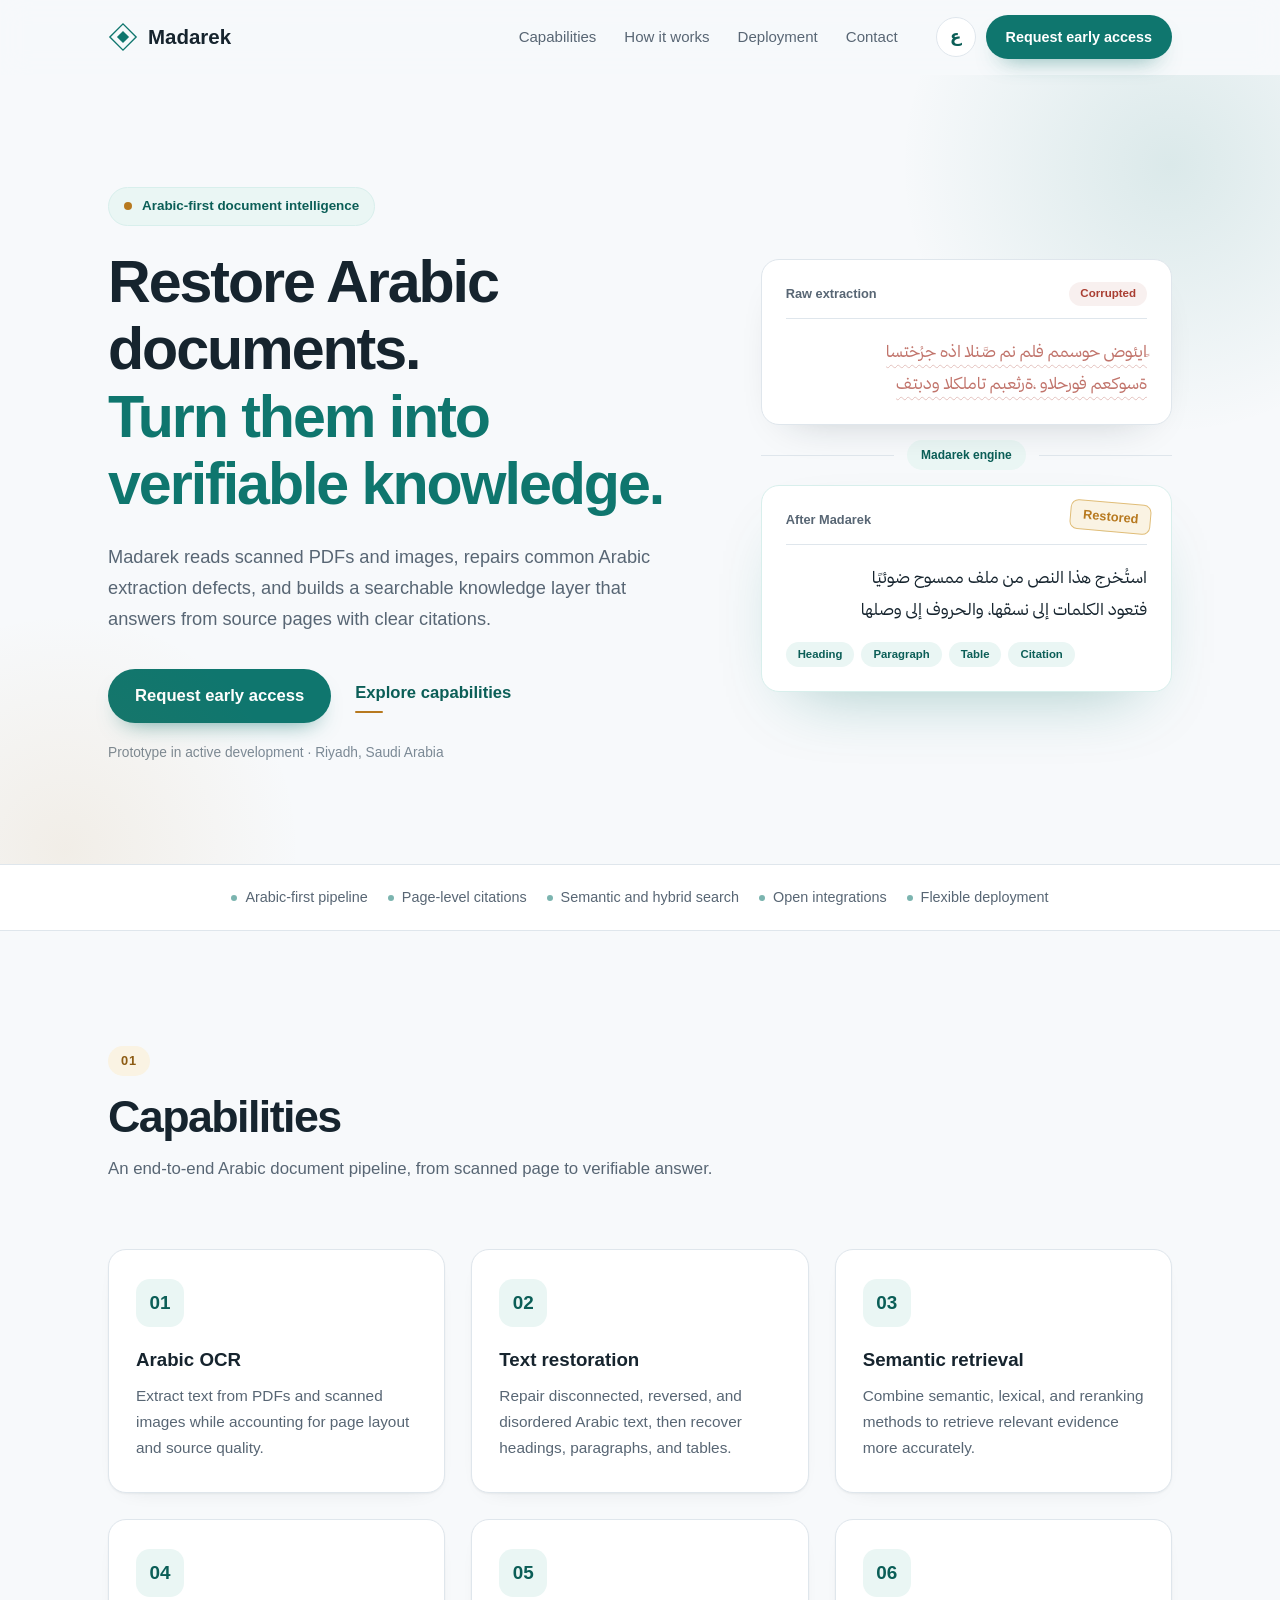
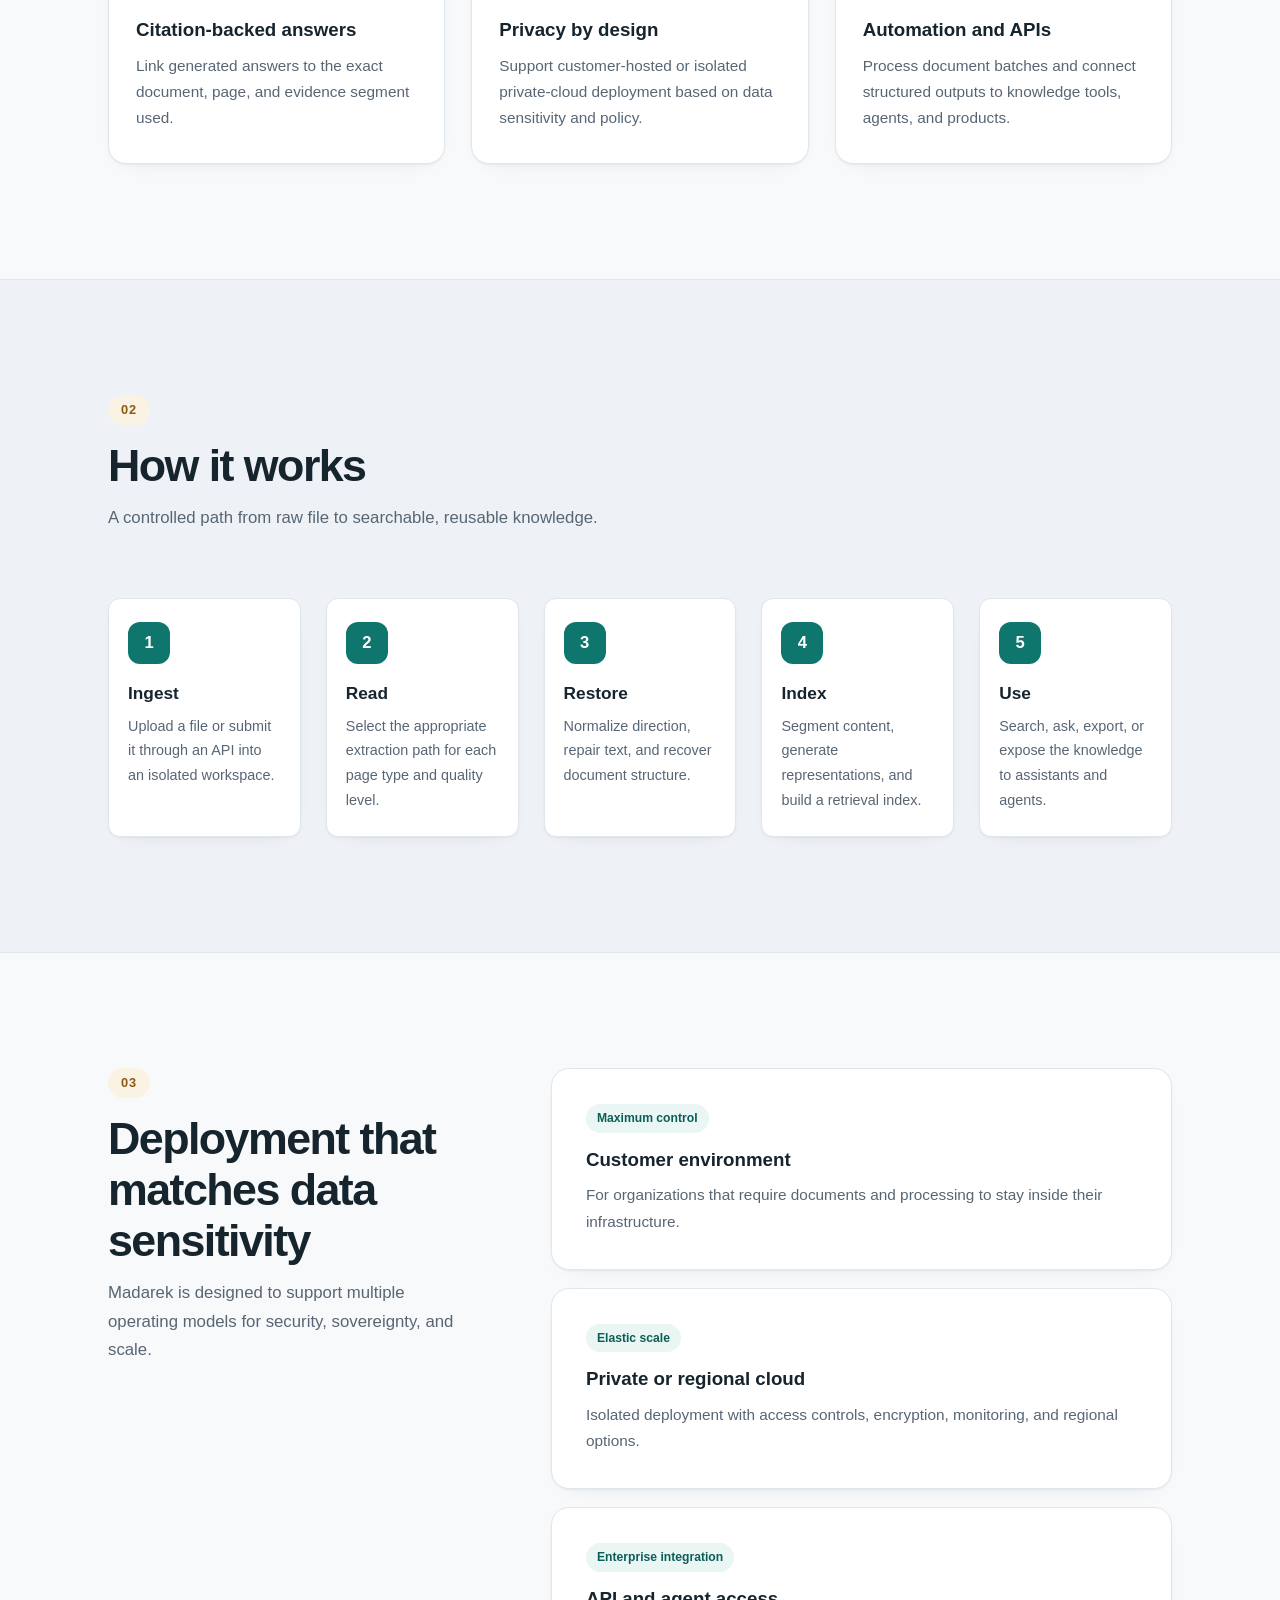
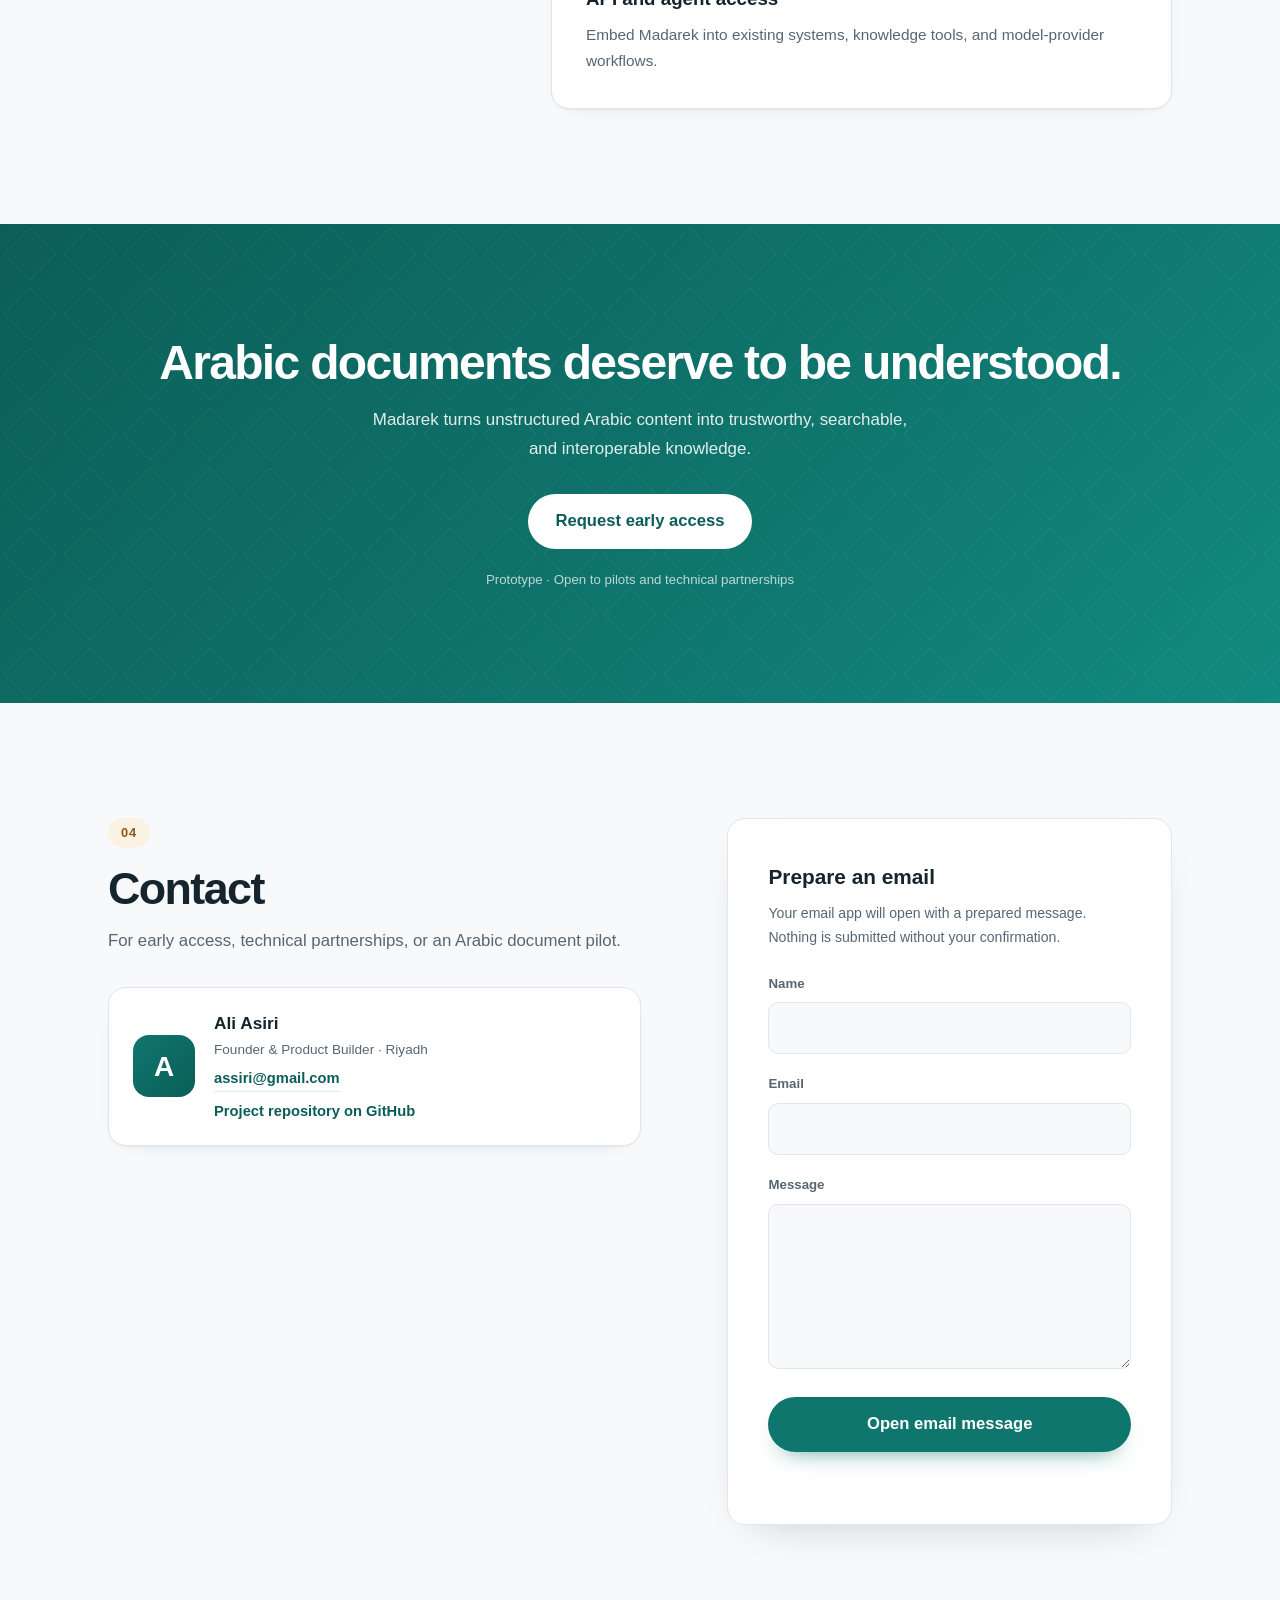
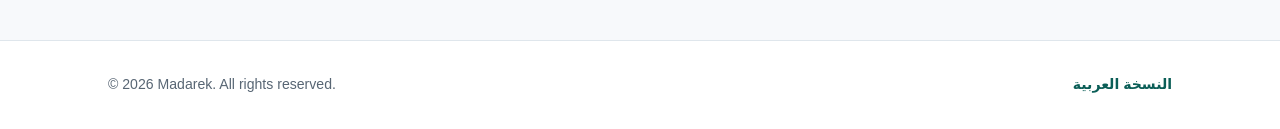
==== en/index.html @ 50fd0198 "إضافة نسخة إنجليزية لصفحة مدارك" ====
<!DOCTYPE html>
<html lang="en" dir="ltr">
<head>
    <meta charset="UTF-8">
    <meta name="viewport" content="width=device-width, initial-scale=1.0">
    <meta name="description" content="Madarek is an Arabic-first document intelligence platform for OCR, text restoration, semantic retrieval, and citation-backed answers with private and cloud deployment options.">
    <meta name="theme-color" content="#0f766e">
    <meta name="color-scheme" content="light">
    <meta name="robots" content="index, follow">

    <title>Madarek — Arabic-First Document Intelligence</title>
    <link rel="canonical" href="https://3ssiri.github.io/Madarek/en/">
    <link rel="alternate" hreflang="ar" href="https://3ssiri.github.io/Madarek/">
    <link rel="alternate" hreflang="en" href="https://3ssiri.github.io/Madarek/en/">
    <link rel="alternate" hreflang="x-default" href="https://3ssiri.github.io/Madarek/">

    <meta property="og:type" content="website">
    <meta property="og:locale" content="en_US">
    <meta property="og:site_name" content="Madarek">
    <meta property="og:url" content="https://3ssiri.github.io/Madarek/en/">
    <meta property="og:title" content="Madarek — Arabic-First Document Intelligence">
    <meta property="og:description" content="Turn scanned Arabic documents into structured, searchable knowledge with verifiable citations.">
    <meta name="twitter:card" content="summary">
    <meta name="twitter:title" content="Madarek — Arabic-First Document Intelligence">
    <meta name="twitter:description" content="OCR, text restoration, semantic retrieval, and citation-backed answers for Arabic documents.">

    <link rel="icon" href="data:image/svg+xml,%3Csvg xmlns='http://www.w3.org/2000/svg' viewBox='0 0 64 64'%3E%3Crect width='64' height='64' rx='14' fill='%230f766e'/%3E%3Cpath d='M32 13 51 32 32 51 13 32Z' fill='%23ffffff'/%3E%3Cpath d='M32 24 40 32 32 40 24 32Z' fill='%230f766e'/%3E%3C/svg%3E">
    <link rel="stylesheet" href="../style.css">
    <script>document.documentElement.classList.add('js');</script>
</head>
<body>
    <a class="skip-link" href="#main">Skip to content</a>

    <header class="site-header">
        <div class="container header-inner">
            <a href="#top" class="brand" aria-label="Madarek home">
                <svg class="brand-mark" viewBox="0 0 32 32" aria-hidden="true">
                    <path d="M16 2 30 16 16 30 2 16Z" fill="none" stroke="currentColor" stroke-width="1.5"/>
                    <path d="M16 9.5 22.5 16 16 22.5 9.5 16Z" fill="currentColor"/>
                </svg>
                <span class="brand-name">Madarek</span>
            </a>

            <nav class="site-nav" aria-label="Main navigation">
                <a href="#capabilities">Capabilities</a>
                <a href="#method">How it works</a>
                <a href="#deployment">Deployment</a>
                <a href="#contact">Contact</a>
            </nav>

            <div class="header-actions">
                <a class="language-link" href="../" lang="ar" dir="rtl" aria-label="عرض النسخة العربية">ع</a>
                <a href="#contact" class="btn btn-ink header-cta">Request early access</a>
            </div>
        </div>
    </header>

    <main id="main">
        <section id="top" class="hero">
            <div class="container hero-grid">
                <div class="hero-copy reveal">
                    <p class="kicker">Arabic-first document intelligence</p>
                    <h1 class="display">Restore Arabic documents.<br><em>Turn them into verifiable knowledge.</em></h1>
                    <p class="lede">
                        Madarek reads scanned PDFs and images, repairs common Arabic extraction defects,
                        and builds a searchable knowledge layer that answers from source pages with clear citations.
                    </p>
                    <div class="hero-actions">
                        <a href="#contact" class="btn btn-ink">Request early access</a>
                        <a href="#capabilities" class="btn-line">Explore capabilities</a>
                    </div>
                    <p class="hero-note">Prototype in active development · Riyadh, Saudi Arabia</p>
                </div>

                <figure class="specimen reveal" aria-labelledby="specimen-caption-en">
                    <figcaption id="specimen-caption-en" class="sr-only">Illustration of an Arabic document before and after processing</figcaption>
                    <div class="doc doc-before">
                        <div class="doc-bar"><span>Raw extraction</span><span class="doc-flag">Corrupted</span></div>
                        <p class="doc-text broken" dir="rtl" aria-hidden="true">ًايئوض حوسمم فلم نم صَّنلا اذه جرُختسا</p>
                        <p class="doc-text broken" dir="rtl" aria-hidden="true">ةسوكعم فورحلاو ،ةرثعبم تاملكلا ودبتف</p>
                    </div>
                    <div class="specimen-divider" aria-hidden="true">
                        <span class="divider-line"></span>
                        <span class="divider-label">Madarek engine</span>
                        <span class="divider-line"></span>
                    </div>
                    <div class="doc doc-after">
                        <span class="doc-stamp" aria-hidden="true">Restored</span>
                        <div class="doc-bar"><span>After Madarek</span><span class="doc-flag ok">Clean</span></div>
                        <p class="doc-text" dir="rtl">استُخرج هذا النص من ملف ممسوح ضوئيًا</p>
                        <p class="doc-text" dir="rtl">فتعود الكلمات إلى نسقها، والحروف إلى وصلها</p>
                        <div class="doc-tags"><span>Heading</span><span>Paragraph</span><span>Table</span><span>Citation</span></div>
                    </div>
                </figure>
            </div>
        </section>

        <div class="credo" aria-label="Core strengths">
            <div class="container credo-items">
                <span>Arabic-first pipeline</span>
                <span>Page-level citations</span>
                <span>Semantic and hybrid search</span>
                <span>Open integrations</span>
                <span>Flexible deployment</span>
            </div>
        </div>

        <section id="capabilities" class="section">
            <div class="container">
                <header class="section-head reveal">
                    <span class="section-no">01</span>
                    <h2 class="display">Capabilities</h2>
                    <p>An end-to-end Arabic document pipeline, from scanned page to verifiable answer.</p>
                </header>

                <div class="cap-grid">
                    <article class="cap reveal"><span class="cap-no">01</span><h3>Arabic OCR</h3><p>Extract text from PDFs and scanned images while accounting for page layout and source quality.</p></article>
                    <article class="cap reveal"><span class="cap-no">02</span><h3>Text restoration</h3><p>Repair disconnected, reversed, and disordered Arabic text, then recover headings, paragraphs, and tables.</p></article>
                    <article class="cap reveal"><span class="cap-no">03</span><h3>Semantic retrieval</h3><p>Combine semantic, lexical, and reranking methods to retrieve relevant evidence more accurately.</p></article>
                    <article class="cap reveal"><span class="cap-no">04</span><h3>Citation-backed answers</h3><p>Link generated answers to the exact document, page, and evidence segment used.</p></article>
                    <article class="cap reveal"><span class="cap-no">05</span><h3>Privacy by design</h3><p>Support customer-hosted or isolated private-cloud deployment based on data sensitivity and policy.</p></article>
                    <article class="cap reveal"><span class="cap-no">06</span><h3>Automation and APIs</h3><p>Process document batches and connect structured outputs to knowledge tools, agents, and products.</p></article>
                </div>
            </div>
        </section>

        <section id="method" class="section section-alt">
            <div class="container">
                <header class="section-head reveal">
                    <span class="section-no">02</span>
                    <h2 class="display">How it works</h2>
                    <p>A controlled path from raw file to searchable, reusable knowledge.</p>
                </header>
                <ol class="steps">
                    <li class="step reveal"><span class="step-no">1</span><h3>Ingest</h3><p>Upload a file or submit it through an API into an isolated workspace.</p></li>
                    <li class="step reveal"><span class="step-no">2</span><h3>Read</h3><p>Select the appropriate extraction path for each page type and quality level.</p></li>
                    <li class="step reveal"><span class="step-no">3</span><h3>Restore</h3><p>Normalize direction, repair text, and recover document structure.</p></li>
                    <li class="step reveal"><span class="step-no">4</span><h3>Index</h3><p>Segment content, generate representations, and build a retrieval index.</p></li>
                    <li class="step reveal"><span class="step-no">5</span><h3>Use</h3><p>Search, ask, export, or expose the knowledge to assistants and agents.</p></li>
                </ol>
            </div>
        </section>

        <section id="deployment" class="section">
            <div class="container deployment-grid">
                <header class="section-head reveal">
                    <span class="section-no">03</span>
                    <h2 class="display">Deployment that matches data sensitivity</h2>
                    <p>Madarek is designed to support multiple operating models for security, sovereignty, and scale.</p>
                </header>
                <div class="deployment-options">
                    <article class="deployment-card reveal"><span class="status-badge">Maximum control</span><h3>Customer environment</h3><p>For organizations that require documents and processing to stay inside their infrastructure.</p></article>
                    <article class="deployment-card reveal"><span class="status-badge">Elastic scale</span><h3>Private or regional cloud</h3><p>Isolated deployment with access controls, encryption, monitoring, and regional options.</p></article>
                    <article class="deployment-card reveal"><span class="status-badge">Enterprise integration</span><h3>API and agent access</h3><p>Embed Madarek into existing systems, knowledge tools, and model-provider workflows.</p></article>
                </div>
            </div>
        </section>

        <section class="cta-band" aria-labelledby="cta-title-en">
            <div class="container cta-inner reveal">
                <h2 id="cta-title-en" class="display">Arabic documents deserve to be understood.</h2>
                <p>Madarek turns unstructured Arabic content into trustworthy, searchable, and interoperable knowledge.</p>
                <a href="#contact" class="btn btn-paper">Request early access</a>
                <p class="cta-note">Prototype · Open to pilots and technical partnerships</p>
            </div>
        </section>

        <section id="contact" class="section">
            <div class="container contact-grid">
                <div class="contact-copy reveal">
                    <header class="section-head">
                        <span class="section-no">04</span>
                        <h2 class="display">Contact</h2>
                        <p>For early access, technical partnerships, or an Arabic document pilot.</p>
                    </header>
                    <div class="dev-card">
                        <span class="dev-monogram" aria-hidden="true">A</span>
                        <div class="dev-details">
                            <h3>Ali Asiri</h3>
                            <p>Founder & Product Builder · Riyadh</p>
                            <a href="mailto:assiri@gmail.com" class="dev-mail">assiri@gmail.com</a>
                            <a href="https://github.com/3ssiri/Madarek" class="dev-link" target="_blank" rel="noopener noreferrer">Project repository on GitHub</a>
                        </div>
                    </div>
                </div>

                <form id="contact-form" class="contact-form reveal" novalidate>
                    <h3>Prepare an email</h3>
                    <p class="form-intro">Your email app will open with a prepared message. Nothing is submitted without your confirmation.</p>
                    <div class="field"><label for="f-name">Name</label><input id="f-name" type="text" name="name" autocomplete="name" required maxlength="100"></div>
                    <div class="field"><label for="f-mail">Email</label><input id="f-mail" type="email" name="email" autocomplete="email" required maxlength="160"></div>
                    <div class="field"><label for="f-msg">Message</label><textarea id="f-msg" name="message" rows="5" required maxlength="2000"></textarea></div>
                    <button type="submit" class="btn btn-ink btn-block">Open email message</button>
                    <p id="form-status" class="form-status" role="status" aria-live="polite"></p>
                </form>
            </div>
        </section>
    </main>

    <footer class="site-footer">
        <div class="container footer-inner"><p>© 2026 Madarek. All rights reserved.</p><a href="../" lang="ar" dir="rtl">النسخة العربية</a></div>
    </footer>

    <script>
        (function () {
            var reduced = window.matchMedia('(prefers-reduced-motion: reduce)').matches;
            var items = document.querySelectorAll('.reveal');
            if (reduced || !('IntersectionObserver' in window)) {
                items.forEach(function (el) { el.classList.add('in-view'); });
                return;
            }
            var observer = new IntersectionObserver(function (entries) {
                entries.forEach(function (entry) {
                    if (entry.isIntersecting) {
                        entry.target.classList.add('in-view');
                        observer.unobserve(entry.target);
                    }
                });
            }, { threshold: 0.12 });
            items.forEach(function (el) { observer.observe(el); });
        })();

        (function () {
            var header = document.querySelector('.site-header');
            var onScroll = function () { header.classList.toggle('is-scrolled', window.scrollY > 8); };
            window.addEventListener('scroll', onScroll, { passive: true });
            onScroll();
        })();

        (function () {
            var form = document.getElementById('contact-form');
            var status = document.getElementById('form-status');
            form.addEventListener('submit', function (event) {
                event.preventDefault();
                status.textContent = '';
                if (!form.checkValidity()) {
                    form.reportValidity();
                    status.textContent = 'Complete the required fields using valid information.';
                    return;
                }
                var data = new FormData(form);
                var name = String(data.get('name') || '').trim();
                var email = String(data.get('email') || '').trim();
                var message = String(data.get('message') || '').trim();
                var subject = 'Madarek website inquiry — ' + name;
                var body = 'Name: ' + name + '\nEmail: ' + email + '\n\nMessage:\n' + message;
                status.textContent = 'Your email app will open. Review the message and send it from your account.';
                window.location.href = 'mailto:assiri@gmail.com?subject=' + encodeURIComponent(subject) + '&body=' + encodeURIComponent(body);
            });
        })();
    </script>
</body>
</html>
---- style.css ----
/* Madarek landing page — shared RTL/LTR design system */
@font-face {
    font-family: 'Thmanyah Sans';
    src: url('fonts/ThmanyahSans-Regular.woff2') format('woff2');
    font-weight: 400;
    font-style: normal;
    font-display: swap;
}
@font-face {
    font-family: 'Thmanyah Sans';
    src: url('fonts/ThmanyahSans-Medium.woff2') format('woff2');
    font-weight: 500;
    font-style: normal;
    font-display: swap;
}
@font-face {
    font-family: 'Thmanyah Sans';
    src: url('fonts/ThmanyahSans-Bold.woff2') format('woff2');
    font-weight: 700;
    font-style: normal;
    font-display: swap;
}
@font-face {
    font-family: 'Thmanyah Sans';
    src: url('fonts/ThmanyahSans-Black.woff2') format('woff2');
    font-weight: 900;
    font-style: normal;
    font-display: swap;
}

:root {
    --bg: #f7f9fb;
    --bg-soft: #eef2f6;
    --surface: #ffffff;
    --ink: #16242e;
    --ink-soft: #586674;
    --ink-faint: #7b8995;
    --line: #dfe6ec;
    --primary: #0f766e;
    --primary-700: #0b5e57;
    --primary-100: #d8efec;
    --primary-50: #eaf6f4;
    --accent: #b7791f;
    --accent-soft: #e0bd78;
    --accent-50: #faf3e3;
    --error: #a93e32;
    --font-ar: 'Thmanyah Sans', 'Segoe UI', Tahoma, system-ui, sans-serif;
    --font-en: Inter, 'Segoe UI', Arial, system-ui, sans-serif;
    --container: 1160px;
    --gutter: clamp(20px, 4vw, 48px);
    --section-pad: clamp(72px, 9vw, 120px);
    --radius: 18px;
    --radius-sm: 12px;
    --shadow-sm: 0 1px 2px rgba(22, 36, 46, 0.05), 0 8px 24px -20px rgba(22, 36, 46, 0.24);
    --shadow-md: 0 18px 45px -30px rgba(22, 36, 46, 0.32);
    --shadow-lg: 0 30px 70px -36px rgba(15, 118, 110, 0.42);
    --ease: cubic-bezier(0.22, 1, 0.36, 1);
}

*, *::before, *::after { box-sizing: border-box; margin: 0; padding: 0; }
html { scroll-behavior: smooth; scroll-padding-top: 100px; }
body {
    font-family: var(--font-ar);
    background: var(--bg);
    color: var(--ink);
    font-size: 1.04rem;
    line-height: 1.85;
    -webkit-font-smoothing: antialiased;
    text-rendering: optimizeLegibility;
}
html[lang="en"] body { font-family: var(--font-en); line-height: 1.7; }
::selection { background: var(--primary-100); color: var(--primary-700); }
a { color: inherit; text-decoration: none; }
svg { display: block; max-width: 100%; }
button, input, textarea { font: inherit; }
:focus-visible { outline: 3px solid rgba(15, 118, 110, 0.42); outline-offset: 3px; border-radius: 5px; }

.container { width: min(100%, var(--container)); margin-inline: auto; padding-inline: var(--gutter); }
.sr-only {
    position: absolute;
    width: 1px;
    height: 1px;
    padding: 0;
    margin: -1px;
    overflow: hidden;
    clip: rect(0, 0, 0, 0);
    white-space: nowrap;
    border: 0;
}
.skip-link {
    position: fixed;
    inset-block-start: -60px;
    inset-inline-start: 16px;
    z-index: 999;
    padding: 10px 18px;
    border-radius: 10px;
    background: var(--primary);
    color: #fff;
    transition: inset-block-start 0.2s var(--ease);
}
.skip-link:focus { inset-block-start: 12px; }

.display { font-family: var(--font-ar); font-weight: 900; line-height: 1.42; letter-spacing: -0.012em; }
html[lang="en"] .display { font-family: var(--font-en); line-height: 1.14; letter-spacing: -0.035em; }
h1.display { font-size: clamp(2.15rem, 4.8vw, 3.7rem); }
h1.display em { color: var(--primary); font-style: normal; }
.lede { max-width: 60ch; margin-block: 24px 34px; color: var(--ink-soft); font-size: clamp(1.04rem, 1.5vw, 1.14rem); }
.kicker {
    display: inline-flex;
    align-items: center;
    gap: 10px;
    margin-block-end: 22px;
    padding: 7px 15px;
    border: 1px solid var(--primary-100);
    border-radius: 999px;
    background: var(--primary-50);
    color: var(--primary-700);
    font-size: 0.84rem;
    font-weight: 700;
}
.kicker::before { content: ''; width: 8px; height: 8px; border-radius: 50%; background: var(--accent); }
.hero-note { margin-block-start: 18px; color: var(--ink-faint); font-size: 0.86rem; }

.btn {
    display: inline-flex;
    align-items: center;
    justify-content: center;
    min-height: 48px;
    padding: 12px 26px;
    border: 1px solid transparent;
    border-radius: 999px;
    font-weight: 700;
    cursor: pointer;
    transition: transform 0.2s var(--ease), box-shadow 0.25s var(--ease), background-color 0.25s var(--ease), color 0.25s var(--ease);
}
.btn-ink { background: var(--primary); color: #fff; box-shadow: 0 12px 24px -15px rgba(15, 118, 110, 0.8); }
.btn-ink:hover { background: var(--primary-700); transform: translateY(-2px); box-shadow: 0 18px 32px -18px rgba(15, 118, 110, 0.9); }
.btn-paper { background: #fff; color: var(--primary-700); }
.btn-paper:hover { background: var(--accent-50); color: #8c5b13; transform: translateY(-2px); }
.btn-block { width: 100%; }
.btn-line { position: relative; padding-block-end: 5px; color: var(--primary-700); font-weight: 700; }
.btn-line::after { content: ''; position: absolute; inset-inline-start: 0; inset-block-end: 0; width: 28px; height: 2px; border-radius: 2px; background: var(--accent); transition: width 0.3s var(--ease); }
.btn-line:hover::after { width: 100%; }

.site-header {
    position: sticky;
    inset-block-start: 0;
    z-index: 100;
    background: rgba(247, 249, 251, 0.9);
    border-block-end: 1px solid transparent;
    backdrop-filter: saturate(160%) blur(14px);
    -webkit-backdrop-filter: saturate(160%) blur(14px);
    transition: border-color 0.25s var(--ease), box-shadow 0.25s var(--ease);
}
.site-header.is-scrolled { border-block-end-color: var(--line); box-shadow: 0 10px 30px -24px rgba(22, 36, 46, 0.55); }
.header-inner { display: flex; align-items: center; gap: clamp(14px, 3vw, 38px); min-height: 74px; }
.brand { display: flex; align-items: center; gap: 10px; flex-shrink: 0; }
.brand-mark { width: 30px; height: 30px; color: var(--primary); }
.brand-name { font-family: var(--font-ar); font-size: 1.5rem; font-weight: 700; line-height: 1; }
html[lang="en"] .brand-name { font-family: var(--font-en); font-size: 1.28rem; font-weight: 800; }
.site-nav { display: flex; align-items: center; gap: clamp(14px, 2.2vw, 28px); margin-inline-start: auto; font-size: 0.94rem; font-weight: 500; }
.site-nav a { color: var(--ink-soft); transition: color 0.2s; }
.site-nav a:hover { color: var(--primary-700); }
.header-actions { display: flex; align-items: center; gap: 10px; }
.header-cta { min-height: 42px; padding: 9px 19px; font-size: 0.9rem; }
.language-link {
    display: inline-grid;
    place-items: center;
    min-width: 40px;
    height: 40px;
    border: 1px solid var(--line);
    border-radius: 999px;
    background: var(--surface);
    color: var(--primary-700);
    font-weight: 800;
    transition: border-color 0.2s, background-color 0.2s;
}
.language-link:hover { border-color: var(--primary-100); background: var(--primary-50); }

.hero { position: relative; overflow: hidden; padding-block: clamp(66px, 9vw, 112px) clamp(62px, 8vw, 100px); }
.hero::before, .hero::after { content: ''; position: absolute; border-radius: 50%; pointer-events: none; }
.hero::before { inset-block-start: -190px; inset-inline-end: -170px; width: 560px; height: 560px; background: radial-gradient(circle, rgba(15, 118, 110, 0.12), transparent 68%); }
.hero::after { inset-block-end: -230px; inset-inline-start: -180px; width: 490px; height: 490px; background: radial-gradient(circle, rgba(183, 121, 31, 0.09), transparent 68%); }
.hero-grid { position: relative; display: grid; grid-template-columns: minmax(0, 7fr) minmax(340px, 5fr); gap: clamp(42px, 6vw, 82px); align-items: center; }
.hero-actions { display: flex; align-items: center; flex-wrap: wrap; gap: 24px; }

.specimen { display: flex; flex-direction: column; gap: 15px; }
.doc { position: relative; padding: 22px 24px 24px; border: 1px solid var(--line); border-radius: var(--radius); background: var(--surface); box-shadow: var(--shadow-md); }
.doc-after { border-color: var(--primary-100); box-shadow: var(--shadow-lg); }
.doc-bar { display: flex; justify-content: space-between; align-items: center; padding-block-end: 12px; margin-block-end: 16px; border-block-end: 1px solid var(--line); color: var(--ink-soft); font-size: 0.8rem; font-weight: 700; }
.doc-flag { padding: 2px 11px; border-radius: 999px; background: rgba(169, 62, 50, 0.08); color: var(--error); font-size: 0.72rem; }
.doc-flag.ok { background: var(--primary-50); color: var(--primary-700); }
.doc-text { font-family: var(--font-ar); font-size: 1.02rem; line-height: 2; }
.doc-text.broken { color: var(--error); opacity: 0.72; text-decoration: underline wavy rgba(169, 62, 50, 0.4) 1px; text-underline-offset: 7px; }
.doc-tags { display: flex; flex-wrap: wrap; gap: 7px; margin-block-start: 16px; }
.doc-tags span { padding: 3px 12px; border-radius: 999px; background: var(--primary-50); color: var(--primary-700); font-size: 0.71rem; font-weight: 700; }
.doc-stamp { position: absolute; inset-block-start: 16px; inset-inline-end: 20px; padding: 3px 12px; border: 1.5px solid var(--accent-soft); border-radius: 8px; background: var(--accent-50); color: var(--accent); font-family: var(--font-ar); font-size: 0.8rem; font-weight: 700; transform: rotate(5deg); }
html[lang="en"] .doc-stamp { font-family: var(--font-en); }
.specimen-divider { display: flex; align-items: center; gap: 13px; }
.divider-line { flex: 1; height: 1px; background: var(--line); }
.divider-label { padding: 5px 14px; border-radius: 999px; background: var(--primary-50); color: var(--primary-700); white-space: nowrap; font-size: 0.75rem; font-weight: 700; }

.credo { border-block: 1px solid var(--line); background: var(--surface); }
.credo-items { display: flex; flex-wrap: wrap; justify-content: center; gap: 8px 20px; padding-block: 20px; color: var(--ink-soft); font-size: 0.9rem; font-weight: 500; }
.credo-items span { display: flex; align-items: center; gap: 8px; }
.credo-items span::before { content: ''; width: 6px; height: 6px; border-radius: 50%; background: var(--primary); opacity: 0.55; }

.section { padding-block: var(--section-pad); }
.section-alt { border-block: 1px solid var(--line); background: var(--bg-soft); }
.section-head { max-width: 680px; margin-block-end: clamp(38px, 6vw, 66px); }
.section-no { display: inline-block; margin-block-end: 15px; padding: 4px 13px; border-radius: 999px; background: var(--accent-50); color: #8c5b13; font-size: 0.8rem; font-weight: 700; letter-spacing: 0.06em; }
.section-head h2 { margin-block-end: 13px; font-size: clamp(1.9rem, 3.7vw, 2.8rem); }
.section-head p { color: var(--ink-soft); font-size: 1.05rem; }

.cap-grid, .eco-grid { display: grid; grid-template-columns: repeat(3, minmax(0, 1fr)); gap: clamp(18px, 2.4vw, 26px); }
.cap, .eco-cell, .deployment-card { border: 1px solid var(--line); border-radius: var(--radius); background: var(--surface); box-shadow: var(--shadow-sm); transition: transform 0.28s var(--ease), box-shadow 0.28s var(--ease), border-color 0.28s var(--ease); }
.cap:hover, .eco-cell:hover, .deployment-card:hover { transform: translateY(-4px); border-color: var(--primary-100); box-shadow: var(--shadow-md); }
.cap { padding: 29px 27px 31px; }
.cap-no { display: inline-grid; place-items: center; width: 48px; height: 48px; margin-block-end: 19px; border-radius: 14px; background: var(--primary-50); color: var(--primary-700); font-size: 1.18rem; font-weight: 800; }
.cap h3, .eco-cell h3, .deployment-card h3 { margin-block-end: 9px; font-size: 1.17rem; line-height: 1.48; }
.cap p, .eco-cell p, .deployment-card p { color: var(--ink-soft); font-size: 0.96rem; }

.steps { display: grid; grid-template-columns: repeat(5, minmax(0, 1fr)); gap: clamp(16px, 2.3vw, 25px); list-style: none; }
.step { padding: 23px 19px; border: 1px solid var(--line); border-radius: var(--radius-sm); background: var(--surface); box-shadow: var(--shadow-sm); }
.step-no { display: inline-grid; place-items: center; width: 42px; height: 42px; margin-block-end: 15px; border-radius: 12px; background: var(--primary); color: #fff; font-weight: 800; }
.step h3 { margin-block-end: 5px; font-size: 1.08rem; }
.step p { color: var(--ink-soft); font-size: 0.9rem; line-height: 1.72; }

.deployment-grid { display: grid; grid-template-columns: minmax(0, 4fr) minmax(0, 7fr); gap: clamp(42px, 7vw, 88px); align-items: start; }
.deployment-grid .section-head { margin-block-end: 0; position: sticky; inset-block-start: 110px; }
.deployment-options { display: grid; gap: 18px; }
.deployment-card { padding: clamp(25px, 3vw, 34px); }
.status-badge { display: inline-block; margin-block-end: 13px; padding: 4px 11px; border-radius: 999px; background: var(--primary-50); color: var(--primary-700); font-size: 0.76rem; font-weight: 700; }

.eco-cell { padding: clamp(26px, 3vw, 35px); }
.eco-cell h3::after { content: ''; display: block; width: 30px; height: 3px; margin-block-start: 11px; border-radius: 3px; background: var(--accent); transition: width 0.3s var(--ease); }
.eco-cell:hover h3::after { width: 55px; }

.cta-band { position: relative; overflow: hidden; background: linear-gradient(135deg, var(--primary-700), var(--primary) 60%, #128a7f); color: #fff; }
.cta-band::before { content: ''; position: absolute; inset: 0; background-image: url("data:image/svg+xml,%3Csvg xmlns='http://www.w3.org/2000/svg' width='60' height='60'%3E%3Cpath d='M30 4 56 30 30 56 4 30Z' fill='none' stroke='%23ffffff' stroke-opacity='0.07'/%3E%3C/svg%3E"); pointer-events: none; }
.cta-inner { position: relative; padding-block: clamp(74px, 10vw, 112px); text-align: center; }
.cta-inner h2 { margin-block-end: 15px; font-size: clamp(2rem, 4.1vw, 3rem); }
.cta-inner > p { max-width: 58ch; margin-inline: auto; margin-block-end: 31px; color: rgba(255, 255, 255, 0.88); font-size: 1.06rem; }
.cta-note { margin-block-start: 20px; margin-block-end: 0 !important; color: rgba(255, 255, 255, 0.72) !important; font-size: 0.83rem !important; }

.contact-grid { display: grid; grid-template-columns: minmax(0, 6fr) minmax(0, 5fr); gap: clamp(42px, 7vw, 86px); align-items: start; }
.contact-copy .section-head { margin-block-end: 31px; }
.dev-card { display: flex; align-items: center; gap: 19px; padding: 21px 24px; border: 1px solid var(--line); border-radius: var(--radius); background: var(--surface); box-shadow: var(--shadow-sm); }
.dev-monogram { display: grid; place-items: center; width: 62px; height: 62px; flex-shrink: 0; border-radius: 16px; background: linear-gradient(135deg, var(--primary), var(--primary-700)); color: #fff; font-size: 1.75rem; font-weight: 800; }
.dev-details h3 { font-size: 1.08rem; }
.dev-details p { color: var(--ink-soft); font-size: 0.85rem; }
.dev-mail, .dev-link { display: block; width: fit-content; color: var(--primary-700); font-size: 0.92rem; font-weight: 600; }
.dev-mail { margin-block-start: 5px; border-block-end: 1px solid var(--primary-100); }
.dev-link { margin-block-start: 7px; }
.dev-mail:hover, .dev-link:hover { color: var(--primary); text-decoration: underline; text-underline-offset: 3px; }

.contact-form { padding: clamp(27px, 4vw, 40px); border: 1px solid var(--line); border-radius: var(--radius); background: var(--surface); box-shadow: var(--shadow-md); }
.contact-form h3 { margin-block-end: 7px; font-size: 1.3rem; }
.form-intro { margin-block-end: 23px; color: var(--ink-soft); font-size: 0.88rem; }
.field { margin-block-end: 19px; }
.field label { display: block; margin-block-end: 7px; color: var(--ink-soft); font-size: 0.83rem; font-weight: 700; }
.field input, .field textarea { width: 100%; padding: 11px 13px; border: 1px solid var(--line); border-radius: 10px; background: var(--bg); color: var(--ink); transition: border-color 0.2s, box-shadow 0.2s, background-color 0.2s; resize: vertical; }
.field input:focus, .field textarea:focus { outline: none; border-color: var(--primary); background: var(--surface); box-shadow: 0 0 0 3px var(--primary-50); }
.form-status { min-height: 1.6em; margin-block-start: 11px; color: var(--ink-soft); font-size: 0.84rem; }

.site-footer { border-block-start: 1px solid var(--line); background: var(--surface); }
.footer-inner { display: flex; justify-content: space-between; align-items: center; gap: 20px; padding-block: 32px; color: var(--ink-soft); font-size: 0.88rem; }
.footer-inner a { color: var(--primary-700); font-weight: 700; }

.reveal { opacity: 1; transform: none; }
.js .reveal { opacity: 0; transform: translateY(20px); transition: opacity 0.65s var(--ease), transform 0.65s var(--ease); }
.js .reveal.in-view { opacity: 1; transform: none; }

@media (prefers-reduced-motion: reduce) {
    html { scroll-behavior: auto; }
    *, *::before, *::after { animation-duration: 0.01ms !important; animation-iteration-count: 1 !important; transition-duration: 0.01ms !important; }
    .js .reveal { opacity: 1; transform: none; }
}

@media (max-width: 1040px) {
    .site-nav { display: none; }
    .hero-grid { grid-template-columns: 1fr; }
    .specimen { max-width: 620px; }
    .cap-grid, .eco-grid { grid-template-columns: repeat(2, minmax(0, 1fr)); }
    .steps { grid-template-columns: repeat(2, minmax(0, 1fr)); }
    .deployment-grid { grid-template-columns: 1fr; }
    .deployment-grid .section-head { position: static; }
}

@media (max-width: 720px) {
    :root { --gutter: 20px; }
    .header-inner { min-height: 68px; gap: 10px; }
    .brand-name { font-size: 1.35rem; }
    .header-actions { margin-inline-start: auto; }
    .header-cta { display: none; }
    .hero { padding-block-start: 54px; }
    .hero-grid { gap: 36px; }
    .hero-actions { gap: 18px; }
    .cap-grid, .eco-grid, .contact-grid, .steps { grid-template-columns: 1fr; }
    .doc { padding: 20px 18px 21px; }
    .doc-stamp { inset-inline-end: 16px; font-size: 0.72rem; }
    .footer-inner { flex-direction: column; text-align: center; }
}

@media (max-width: 430px) {
    body { font-size: 1rem; }
    .hero-actions .btn { width: 100%; }
    .hero-actions .btn-line { margin-inline: auto; }
    .dev-card { align-items: flex-start; padding: 19px; }
    .dev-monogram { width: 54px; height: 54px; }
}
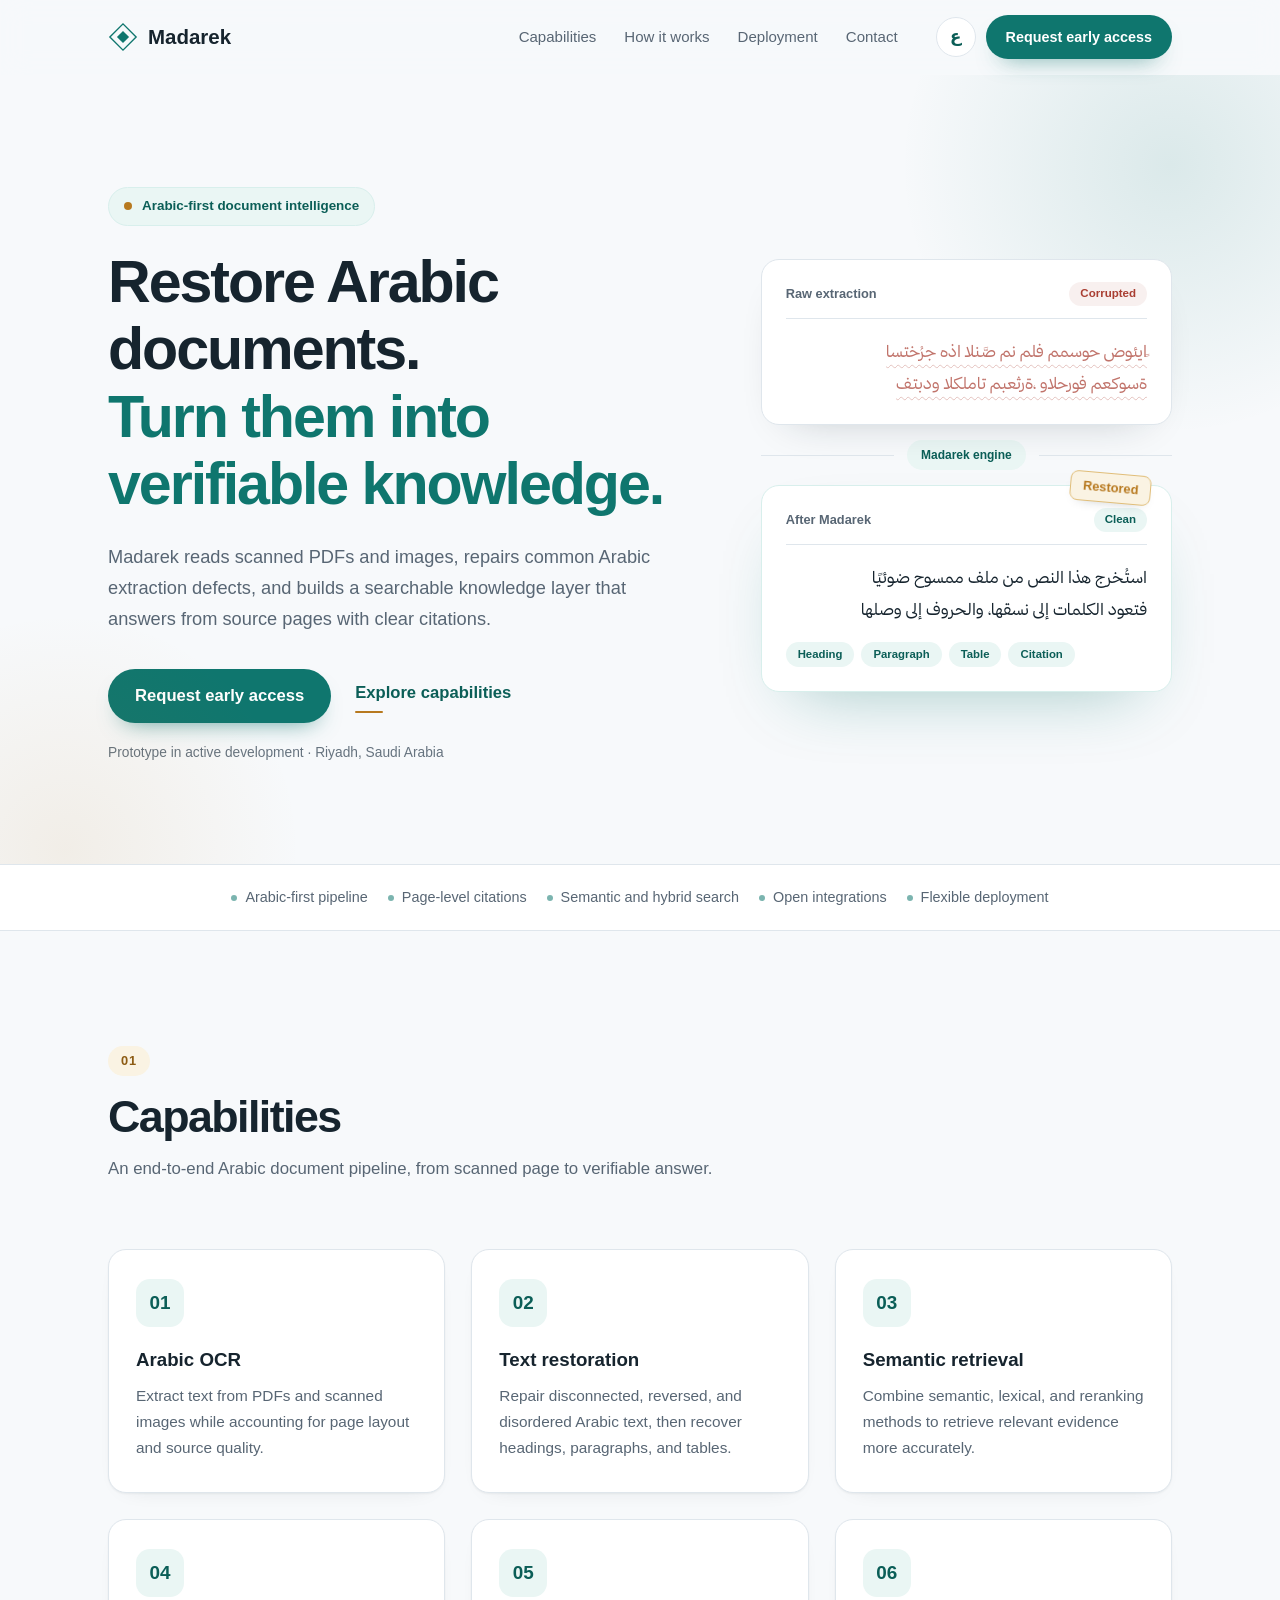
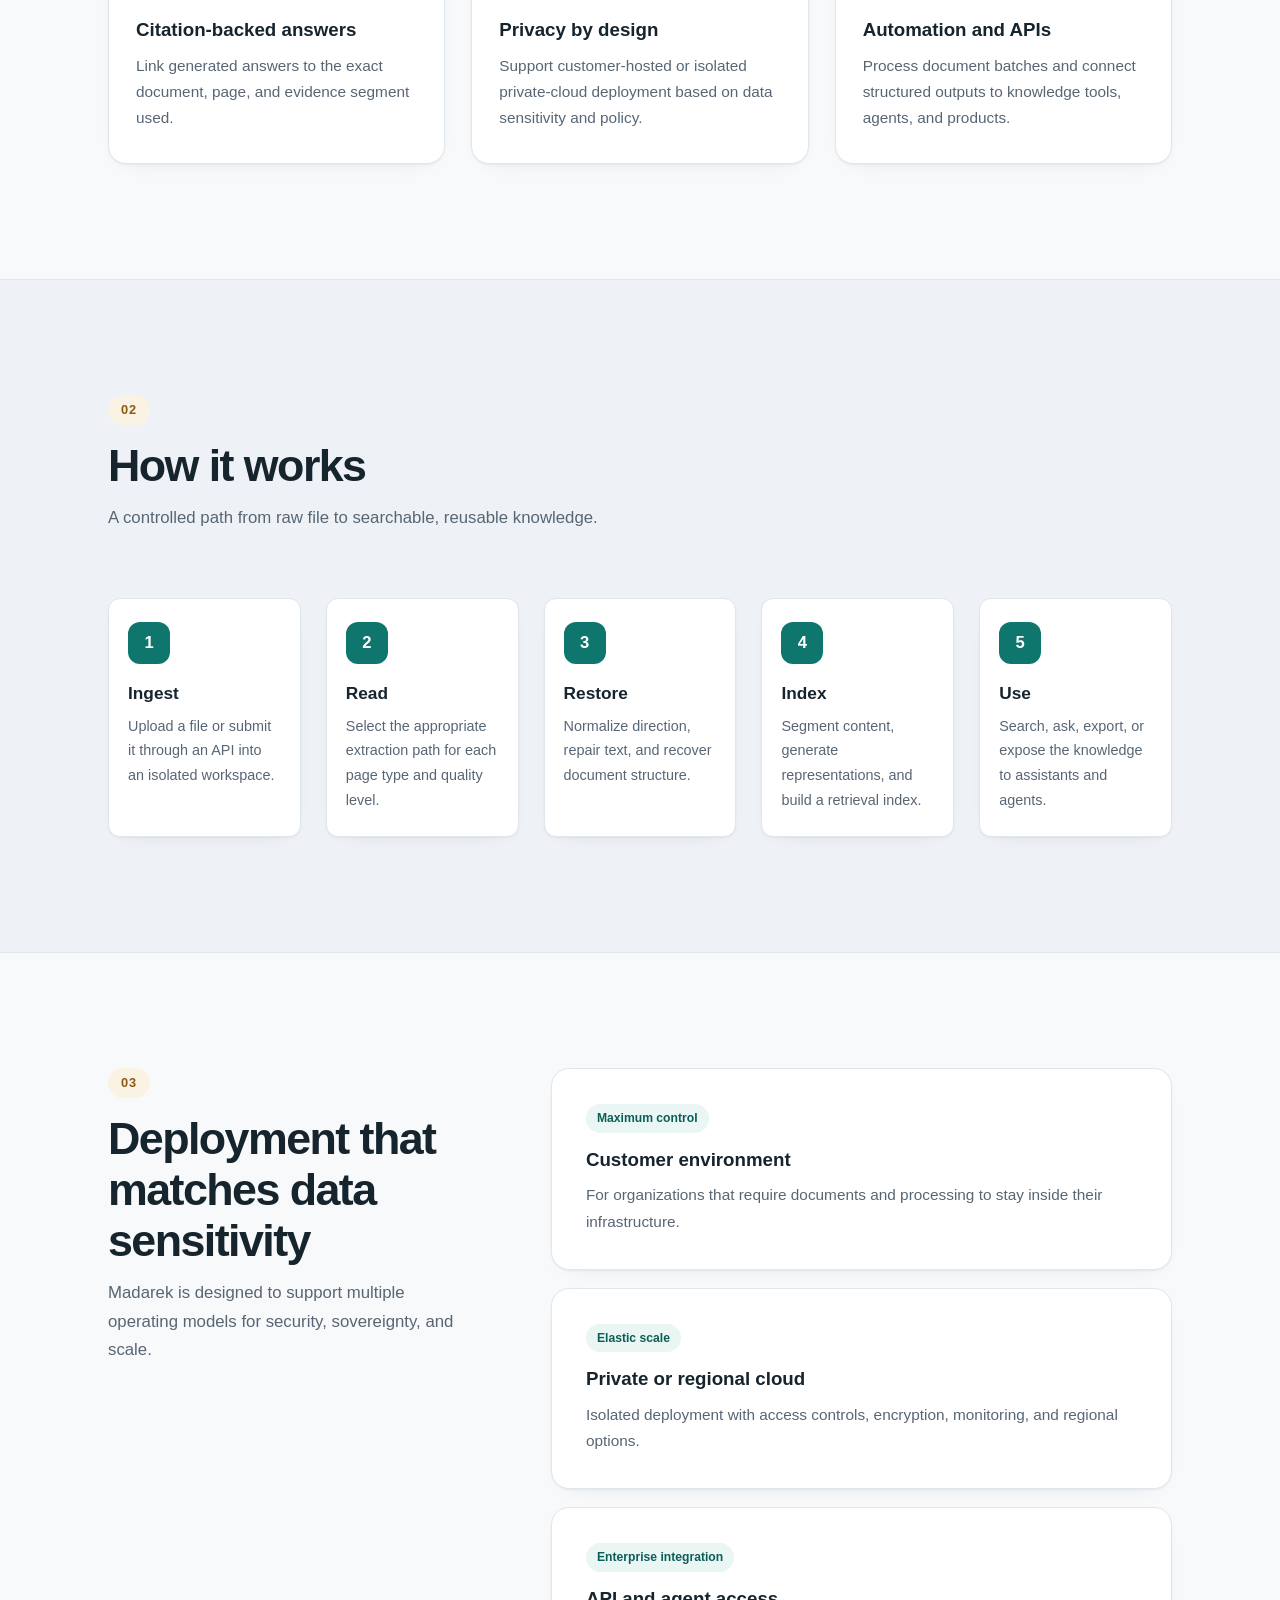
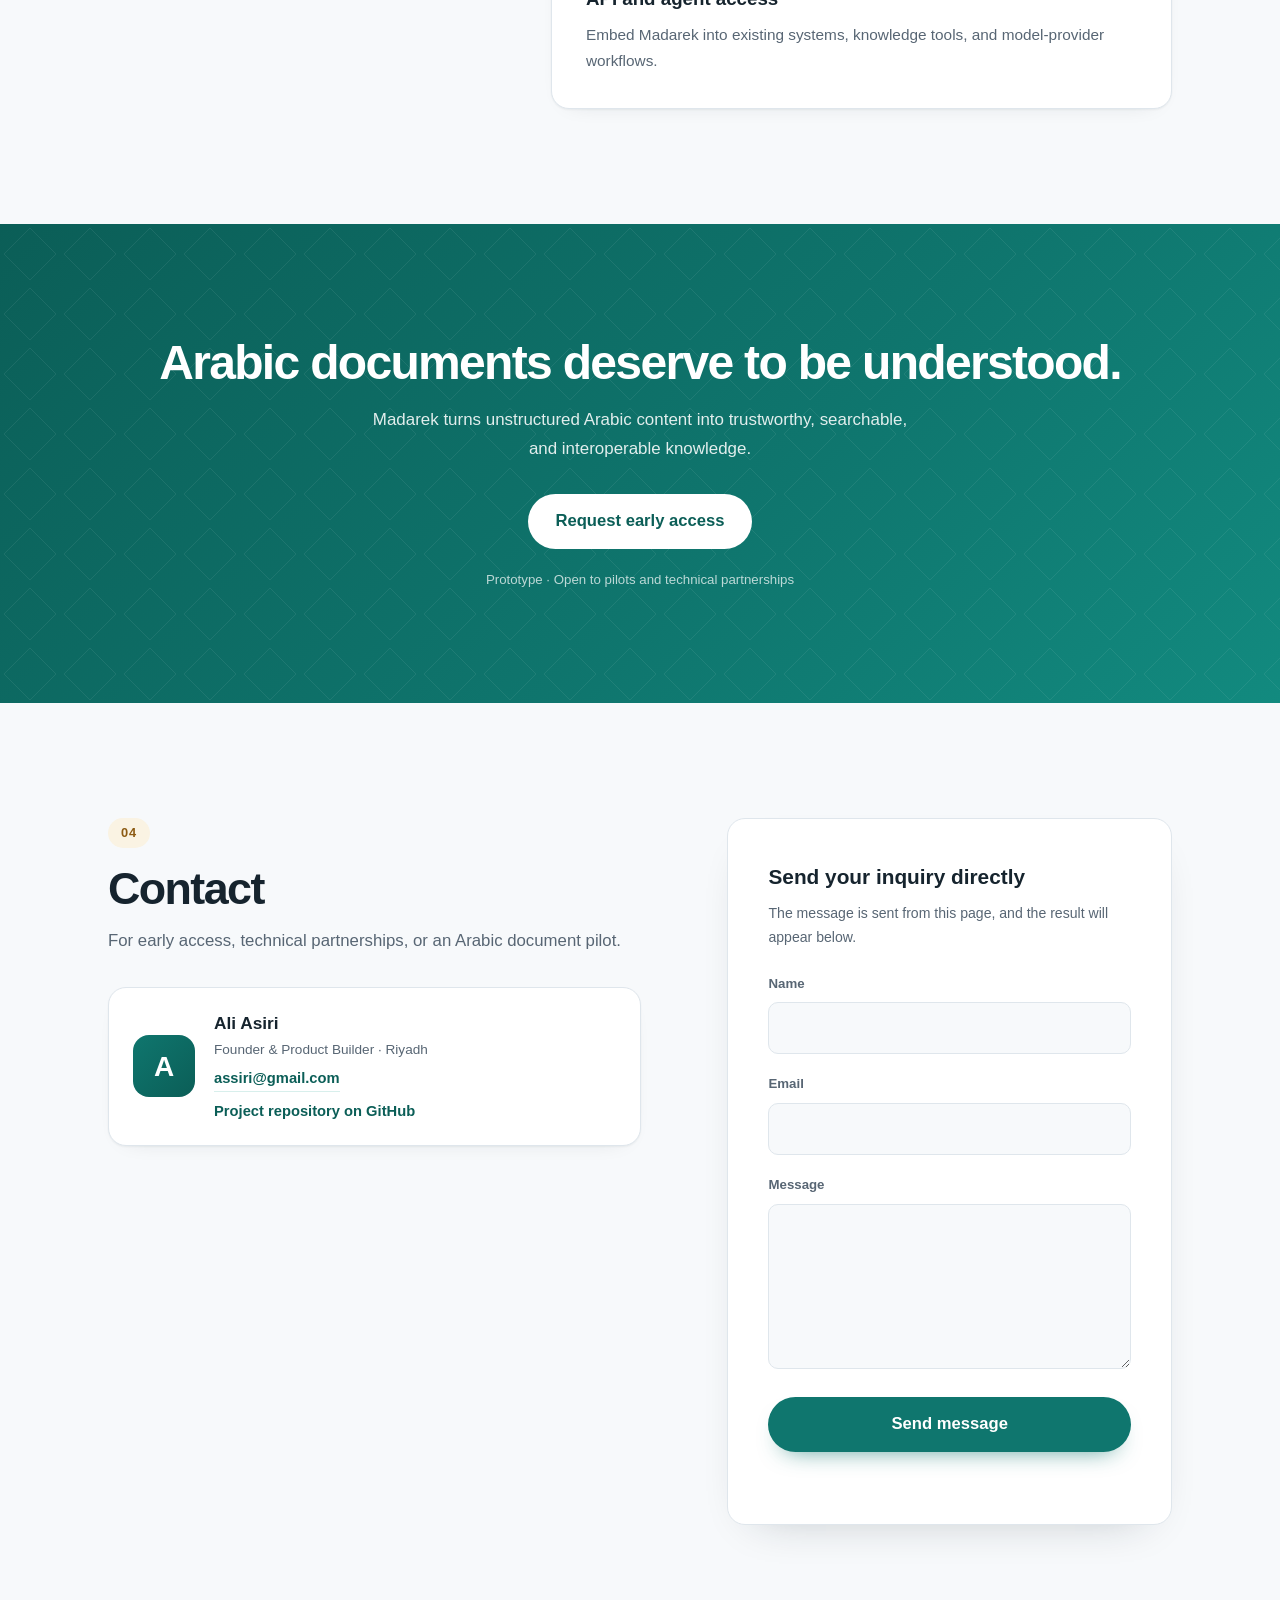
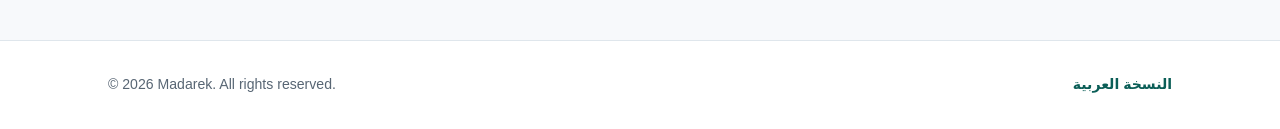
==== commit 40fe4cac: "Enable direct contact form submission in English" ====
--- a/en/index.html
+++ b/en/index.html
@@ -184,13 +184,20 @@
                     </div>
                 </div>
 
-                <form id="contact-form" class="contact-form reveal" novalidate>
-                    <h3>Prepare an email</h3>
-                    <p class="form-intro">Your email app will open with a prepared message. Nothing is submitted without your confirmation.</p>
+                <form id="contact-form" class="contact-form reveal" action="https://formsubmit.co/assiri@gmail.com" method="POST">
+                    <h3>Send your inquiry directly</h3>
+                    <p class="form-intro">The message is sent from this page, and the result will appear below.</p>
+                    <input type="hidden" name="_subject" value="New Madarek website inquiry">
+                    <input type="hidden" name="_template" value="table">
+                    <input type="hidden" name="_captcha" value="false">
+                    <div aria-hidden="true" style="position:absolute;left:-9999px;width:1px;height:1px;overflow:hidden;">
+                        <label for="f-honey">Leave this field empty</label>
+                        <input id="f-honey" type="text" name="_honey" tabindex="-1" autocomplete="off">
+                    </div>
                     <div class="field"><label for="f-name">Name</label><input id="f-name" type="text" name="name" autocomplete="name" required maxlength="100"></div>
                     <div class="field"><label for="f-mail">Email</label><input id="f-mail" type="email" name="email" autocomplete="email" required maxlength="160"></div>
                     <div class="field"><label for="f-msg">Message</label><textarea id="f-msg" name="message" rows="5" required maxlength="2000"></textarea></div>
-                    <button type="submit" class="btn btn-ink btn-block">Open email message</button>
+                    <button type="submit" class="btn btn-ink btn-block">Send message</button>
                     <p id="form-status" class="form-status" role="status" aria-live="polite"></p>
                 </form>
             </div>
@@ -230,22 +237,48 @@
         (function () {
             var form = document.getElementById('contact-form');
             var status = document.getElementById('form-status');
-            form.addEventListener('submit', function (event) {
+            var button = form.querySelector('button[type="submit"]');
+            var defaultLabel = button.textContent;
+
+            form.addEventListener('submit', async function (event) {
                 event.preventDefault();
                 status.textContent = '';
+                status.className = 'form-status';
+
                 if (!form.checkValidity()) {
                     form.reportValidity();
                     status.textContent = 'Complete the required fields using valid information.';
                     return;
                 }
-                var data = new FormData(form);
-                var name = String(data.get('name') || '').trim();
-                var email = String(data.get('email') || '').trim();
-                var message = String(data.get('message') || '').trim();
-                var subject = 'Madarek website inquiry — ' + name;
-                var body = 'Name: ' + name + '\nEmail: ' + email + '\n\nMessage:\n' + message;
-                status.textContent = 'Your email app will open. Review the message and send it from your account.';
-                window.location.href = 'mailto:assiri@gmail.com?subject=' + encodeURIComponent(subject) + '&body=' + encodeURIComponent(body);
+
+                button.disabled = true;
+                button.textContent = 'Sending...';
+                form.setAttribute('aria-busy', 'true');
+
+                try {
+                    var response = await fetch('https://formsubmit.co/ajax/assiri@gmail.com', {
+                        method: 'POST',
+                        headers: { 'Accept': 'application/json' },
+                        body: new FormData(form)
+                    });
+                    var result = await response.json().catch(function () { return {}; });
+                    var succeeded = response.ok && (result.success === true || result.success === 'true');
+
+                    if (!succeeded) {
+                        throw new Error(result.message || 'Submission failed');
+                    }
+
+                    form.reset();
+                    status.textContent = 'Your message was sent successfully. Thank you.';
+                    status.className = 'form-status is-success';
+                } catch (error) {
+                    status.textContent = 'The message could not be sent. Try again or use the email address shown next to the form.';
+                    status.className = 'form-status is-error';
+                } finally {
+                    button.disabled = false;
+                    button.textContent = defaultLabel;
+                    form.removeAttribute('aria-busy');
+                }
             });
         })();
     </script>
--- a/style.css
+++ b/style.css
@@ -34,7 +34,7 @@
     --surface: #ffffff;
     --ink: #16242e;
     --ink-soft: #586674;
-    --ink-faint: #7b8995;
+    --ink-faint: #66737f;
     --line: #dfe6ec;
     --primary: #0f766e;
     --primary-700: #0b5e57;
@@ -194,7 +194,7 @@
 .doc-text.broken { color: var(--error); opacity: 0.72; text-decoration: underline wavy rgba(169, 62, 50, 0.4) 1px; text-underline-offset: 7px; }
 .doc-tags { display: flex; flex-wrap: wrap; gap: 7px; margin-block-start: 16px; }
 .doc-tags span { padding: 3px 12px; border-radius: 999px; background: var(--primary-50); color: var(--primary-700); font-size: 0.71rem; font-weight: 700; }
-.doc-stamp { position: absolute; inset-block-start: 16px; inset-inline-end: 20px; padding: 3px 12px; border: 1.5px solid var(--accent-soft); border-radius: 8px; background: var(--accent-50); color: var(--accent); font-family: var(--font-ar); font-size: 0.8rem; font-weight: 700; transform: rotate(5deg); }
+.doc-stamp { position: absolute; inset-block-start: -13px; inset-inline-end: 20px; z-index: 1; padding: 3px 12px; border: 1.5px solid var(--accent-soft); border-radius: 8px; background: var(--accent-50); color: var(--accent); font-family: var(--font-ar); font-size: 0.8rem; font-weight: 700; transform: rotate(5deg); box-shadow: 0 5px 14px -10px rgba(22, 36, 46, 0.45); }
 html[lang="en"] .doc-stamp { font-family: var(--font-en); }
 .specimen-divider { display: flex; align-items: center; gap: 13px; }
 .divider-line { flex: 1; height: 1px; background: var(--line); }
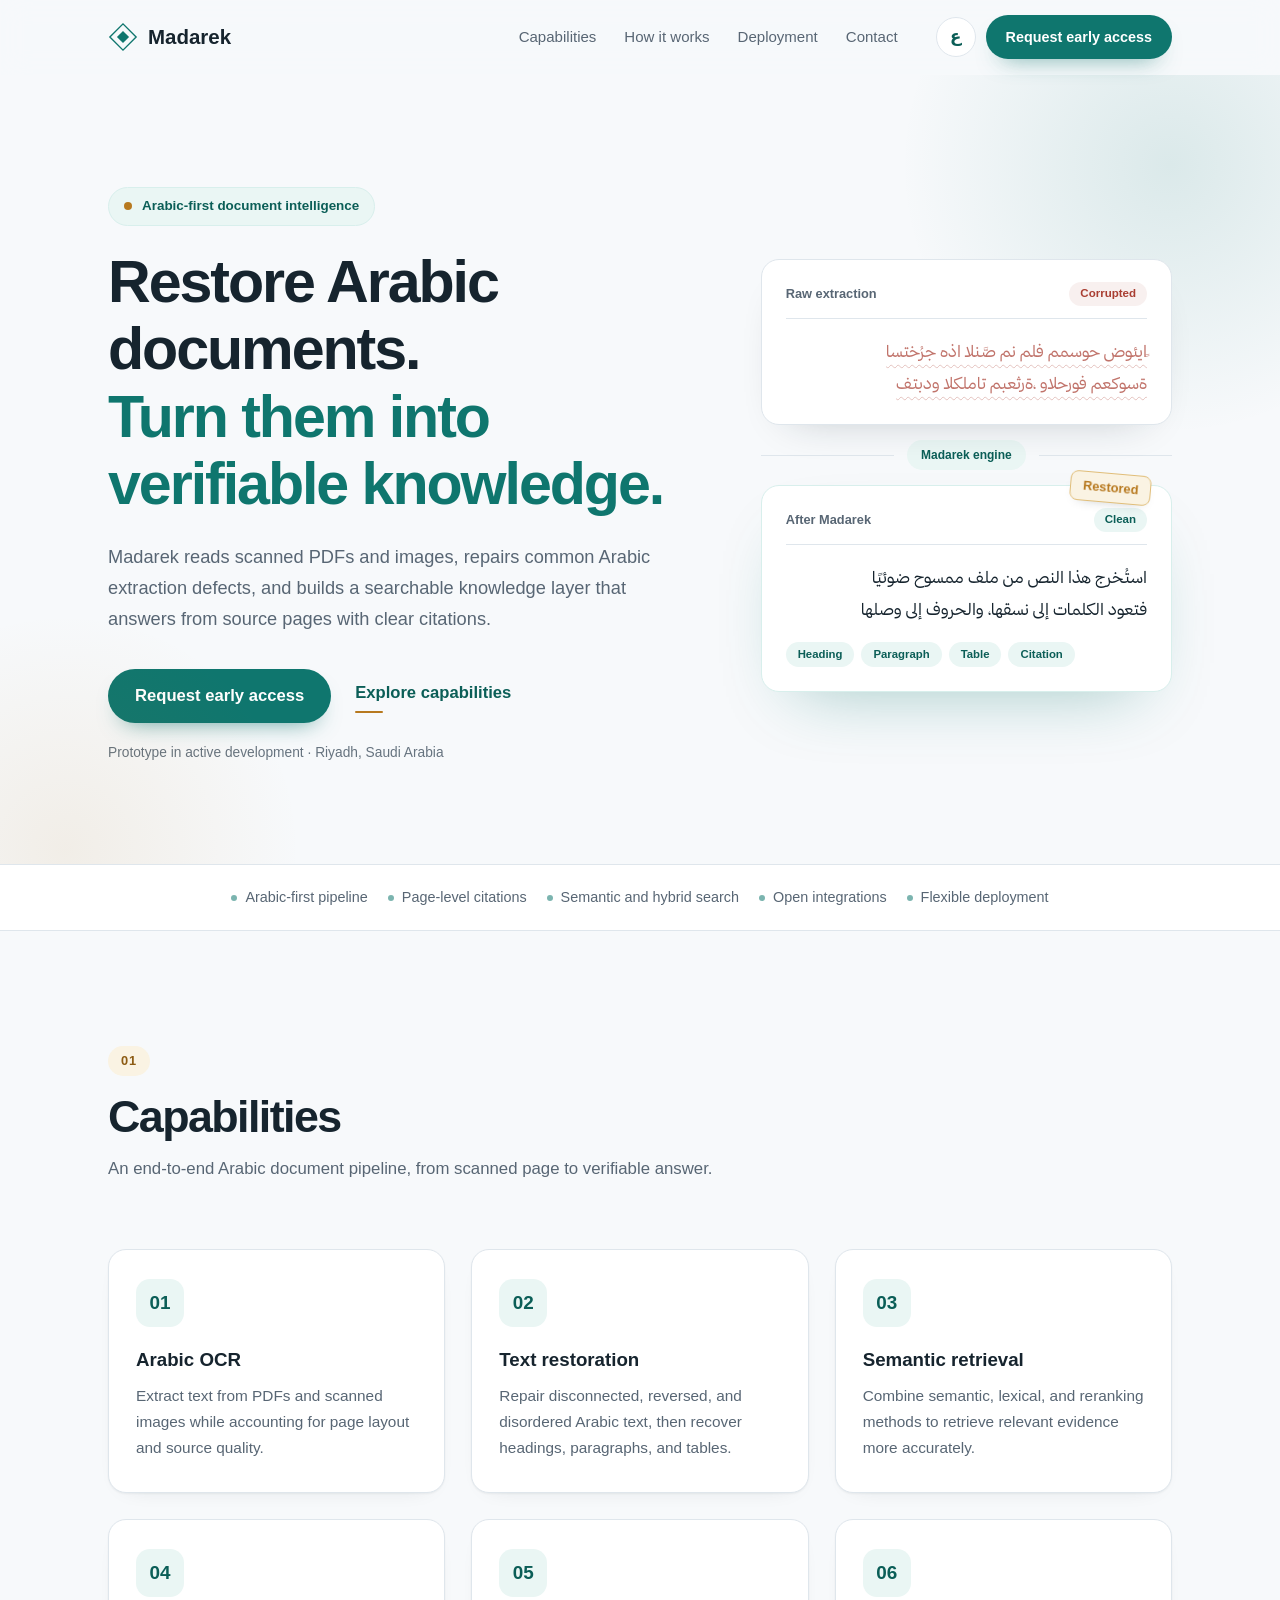
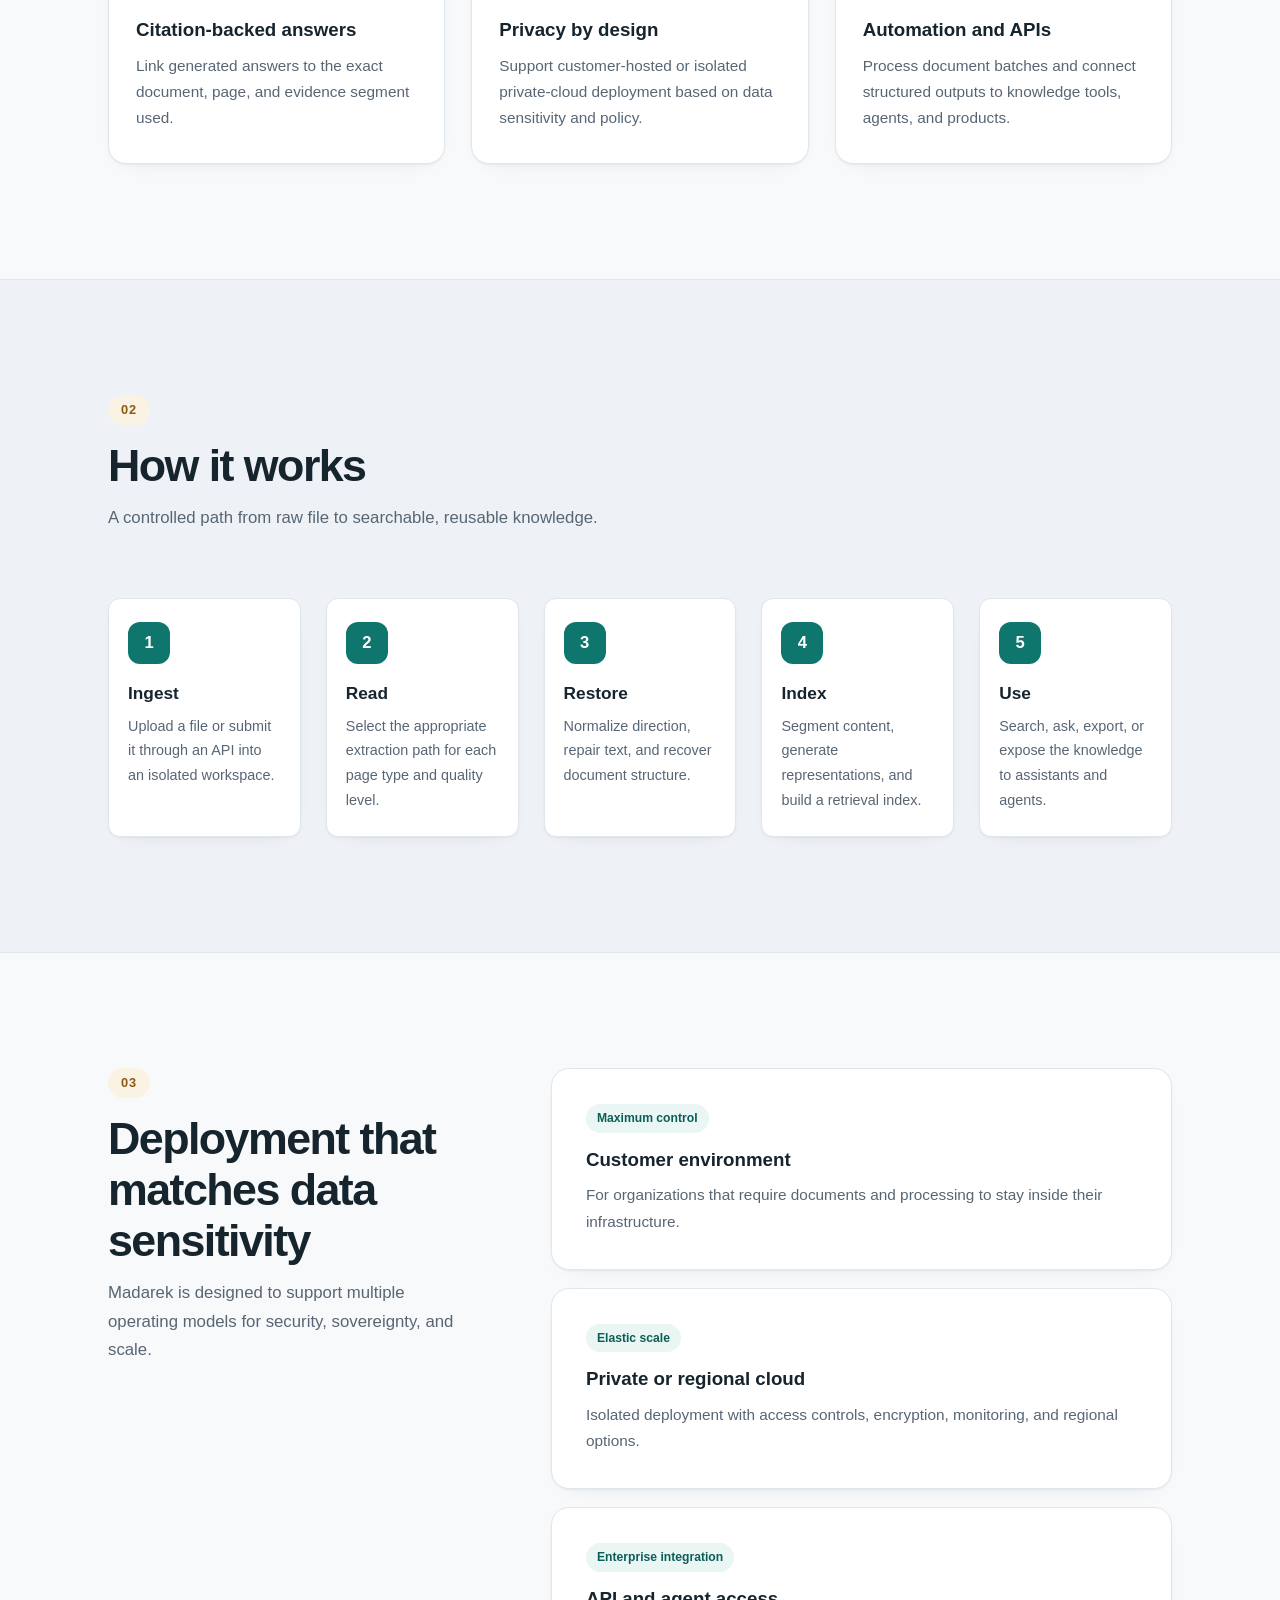
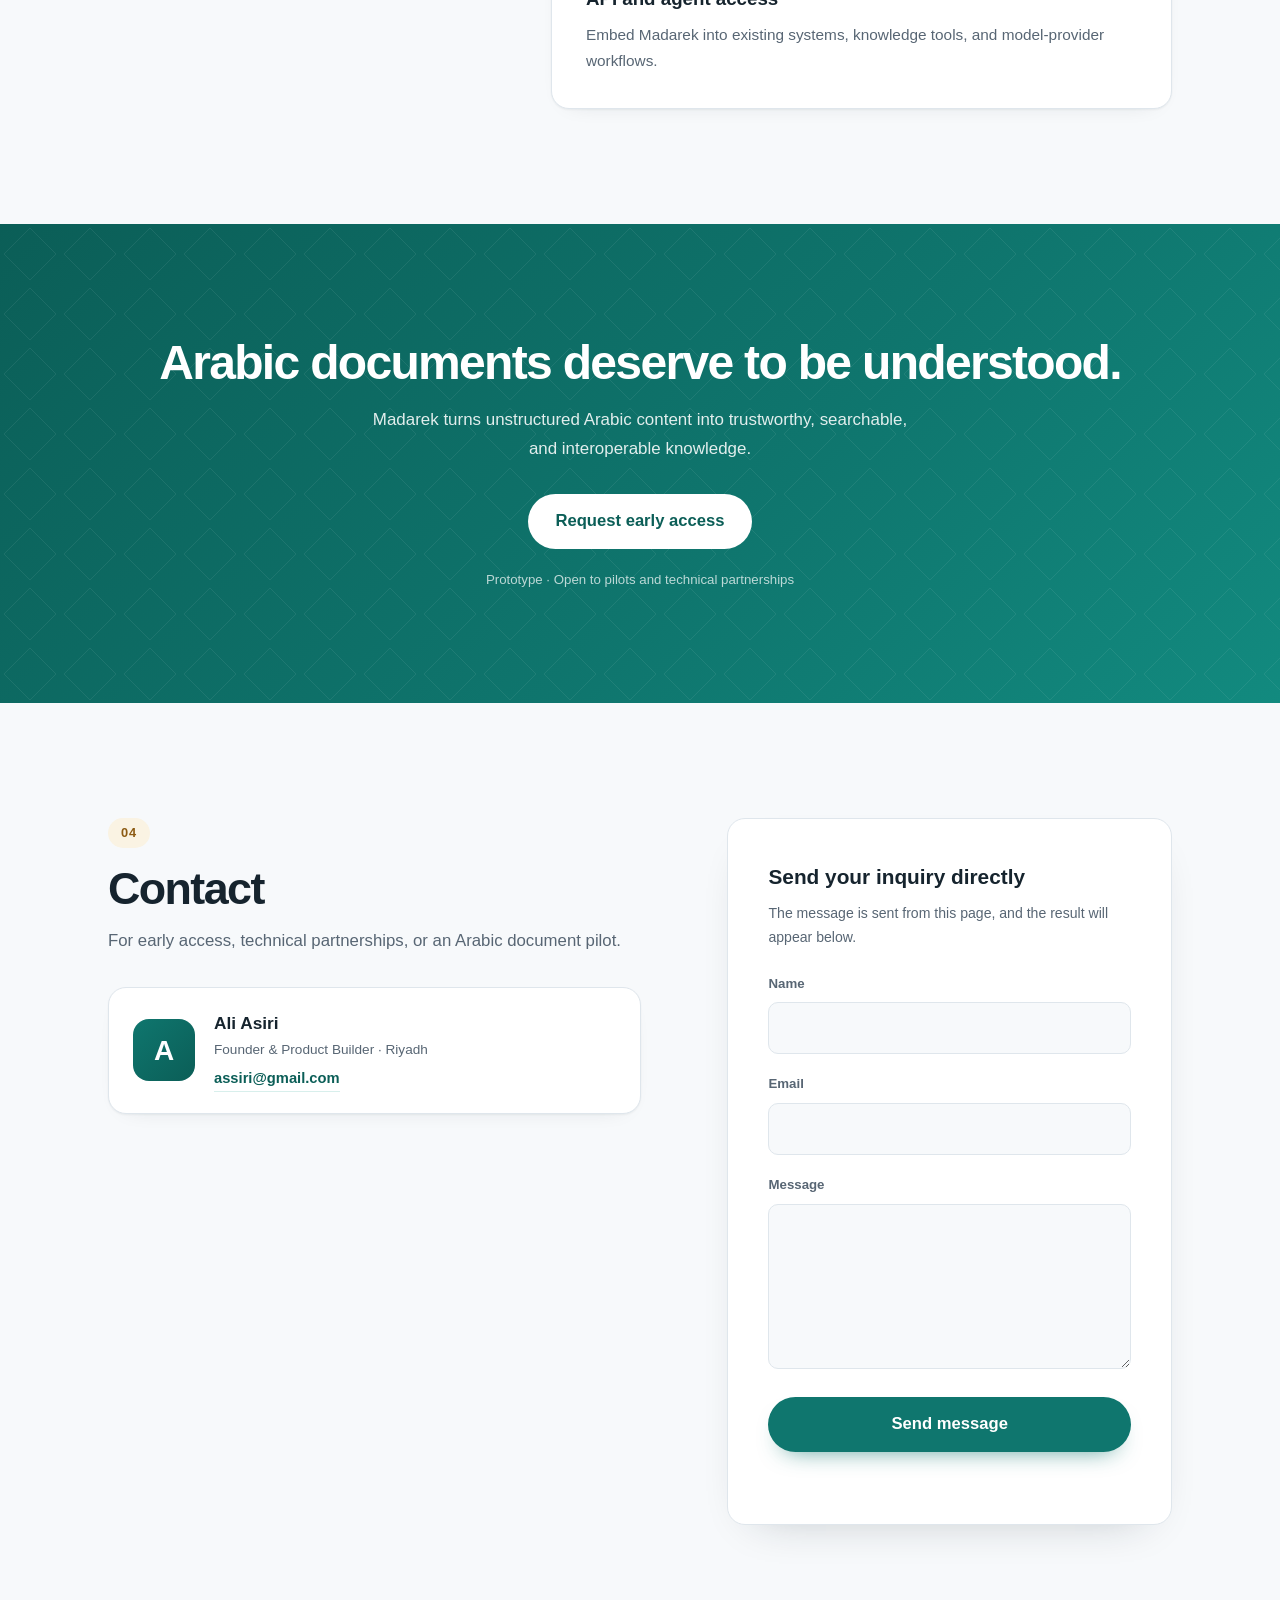
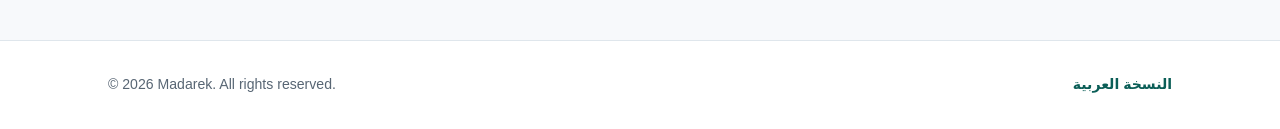
==== commit 82b6f391: "Remove GitHub repository link from contact card Co-authored-by: 3ssiri <88985279+3ssiri@users.norepl" ====
--- a/en/index.html
+++ b/en/index.html
@@ -179,7 +179,6 @@
                             <h3>Ali Asiri</h3>
                             <p>Founder & Product Builder · Riyadh</p>
                             <a href="mailto:assiri@gmail.com" class="dev-mail">assiri@gmail.com</a>
-                            <a href="https://github.com/3ssiri/Madarek" class="dev-link" target="_blank" rel="noopener noreferrer">Project repository on GitHub</a>
                         </div>
                     </div>
                 </div>
